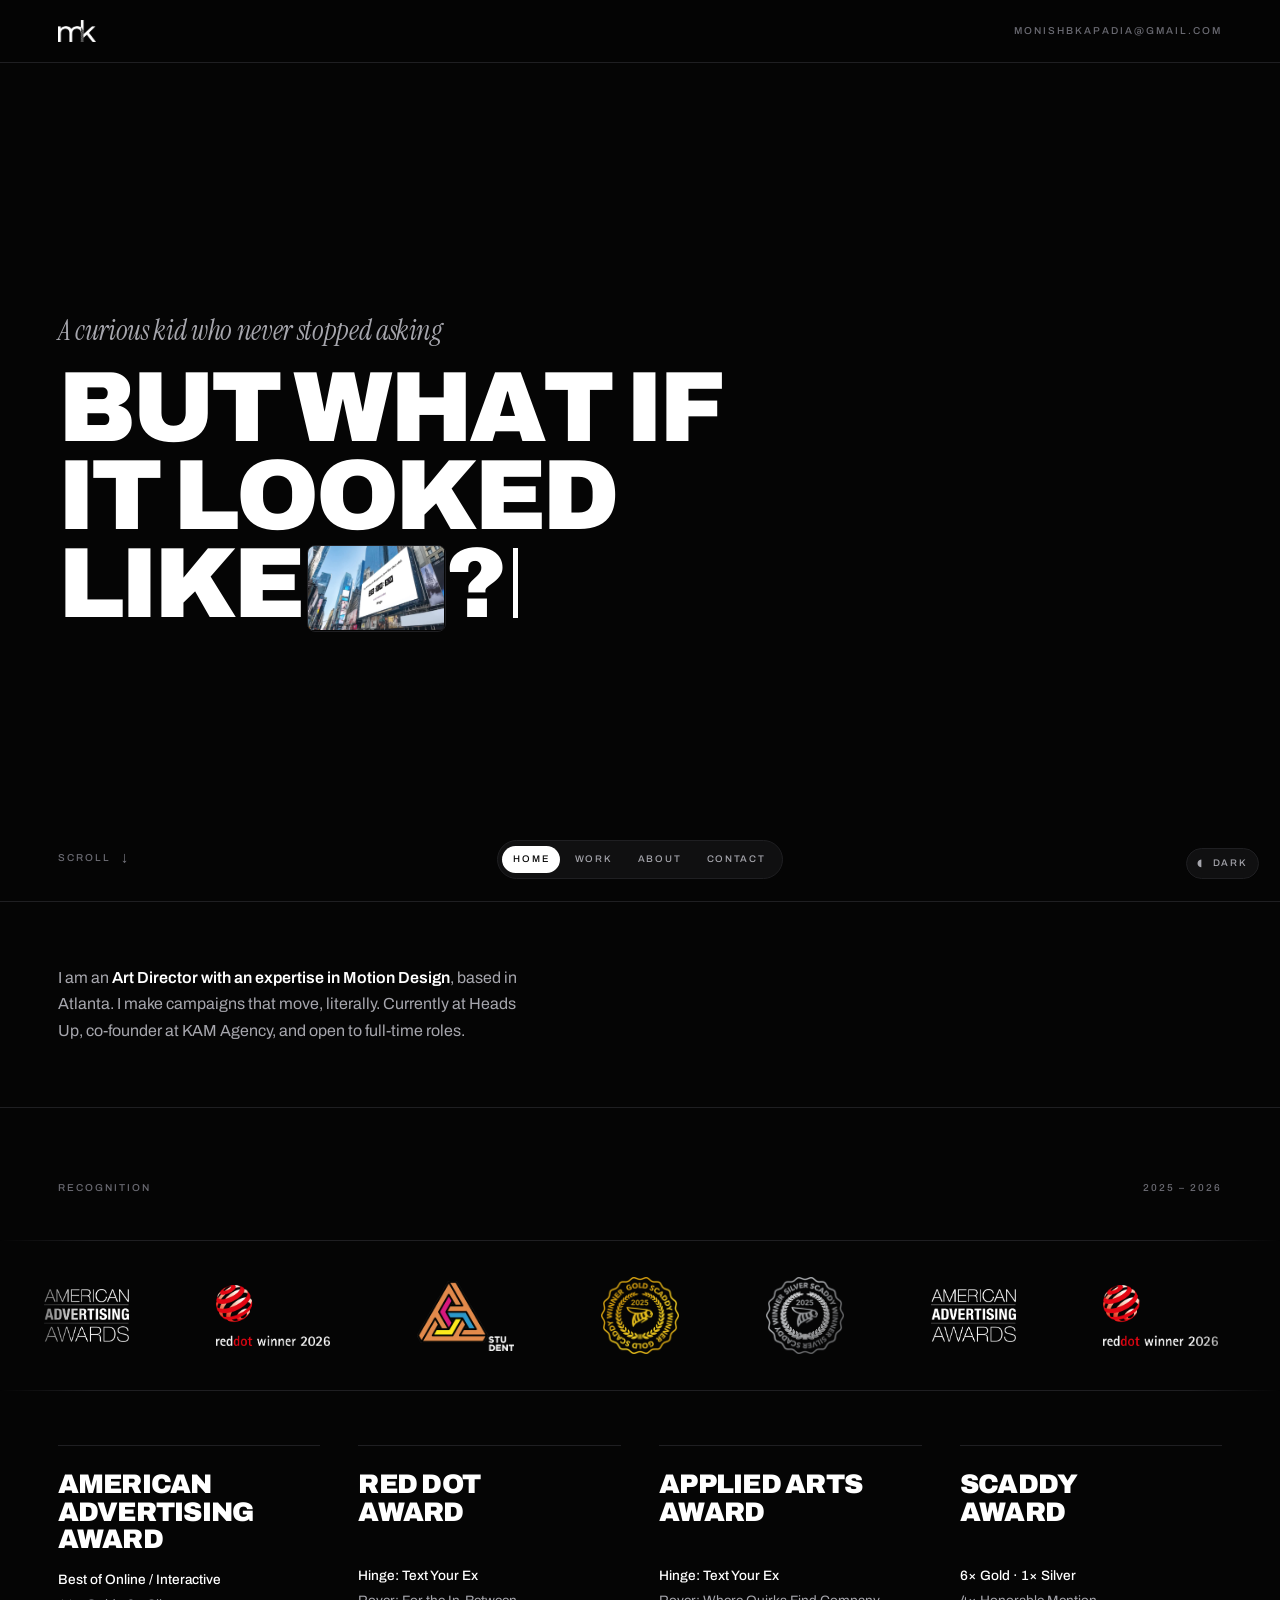
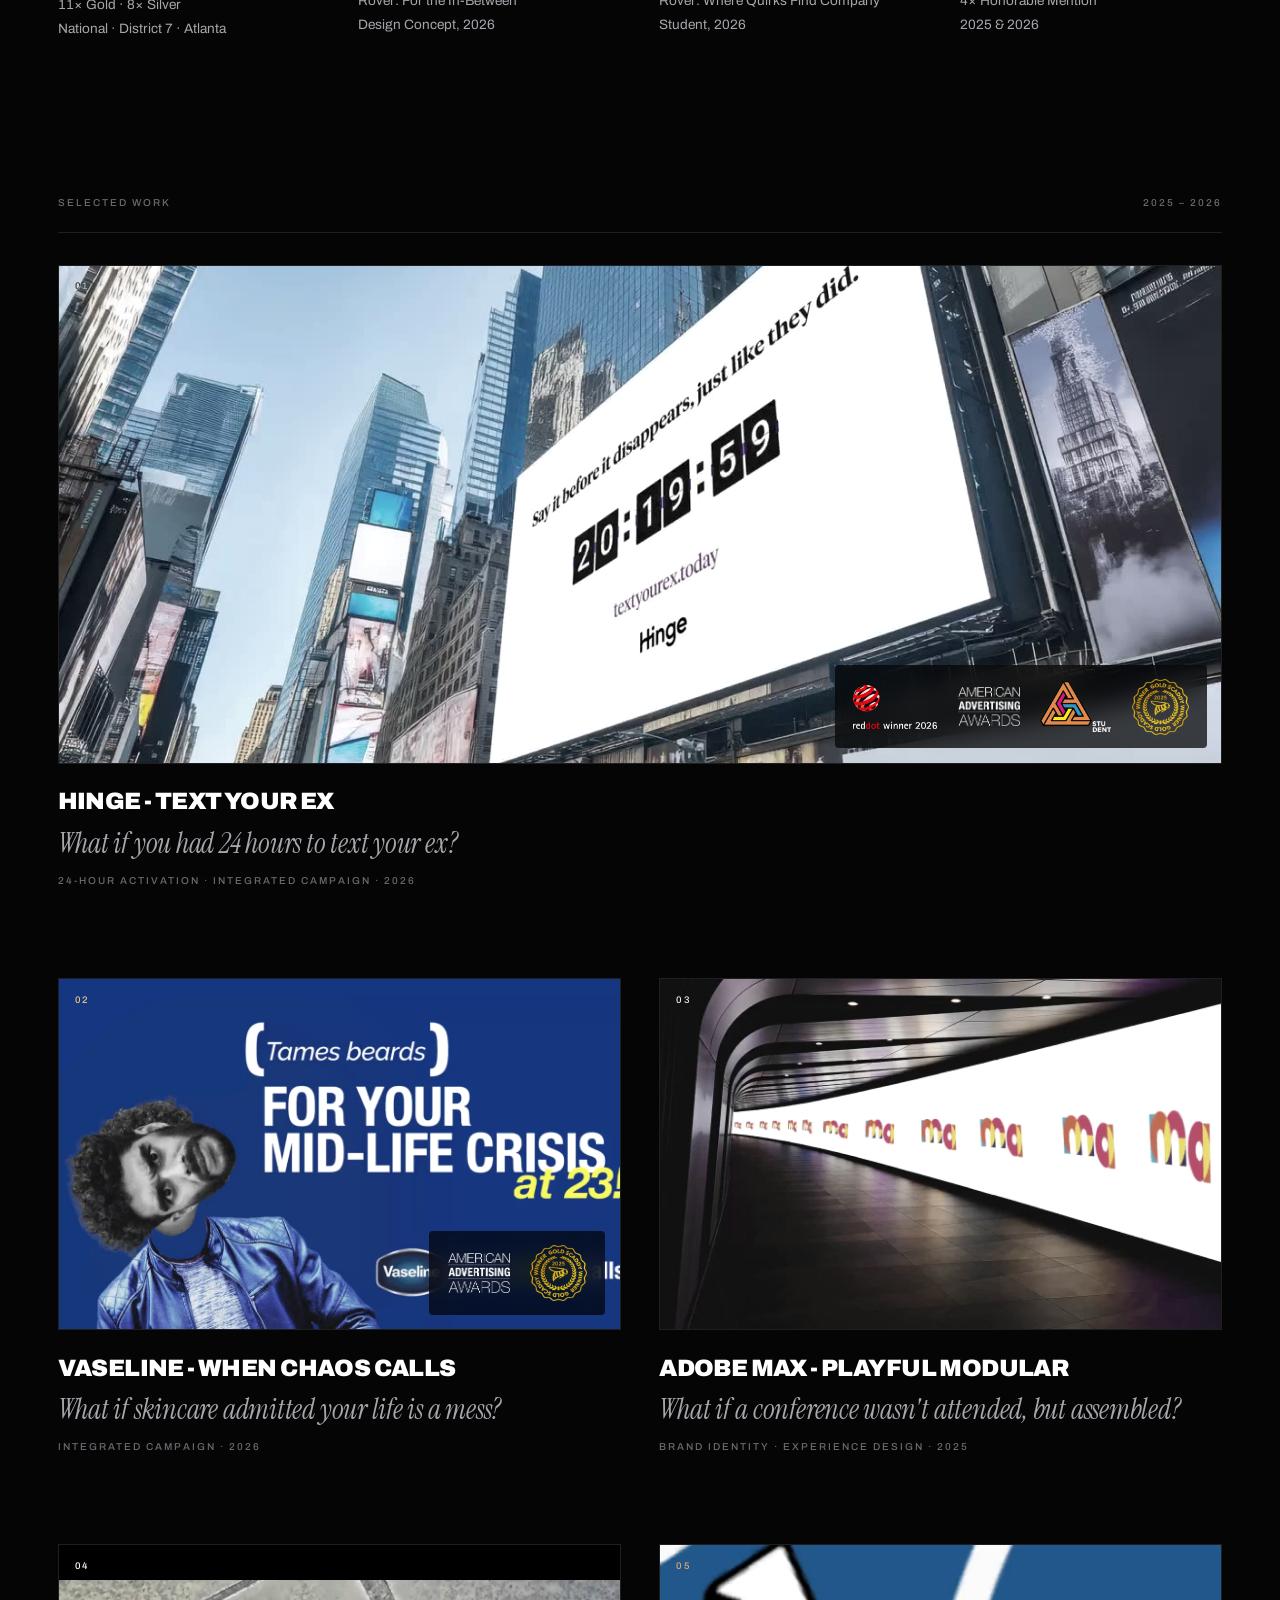
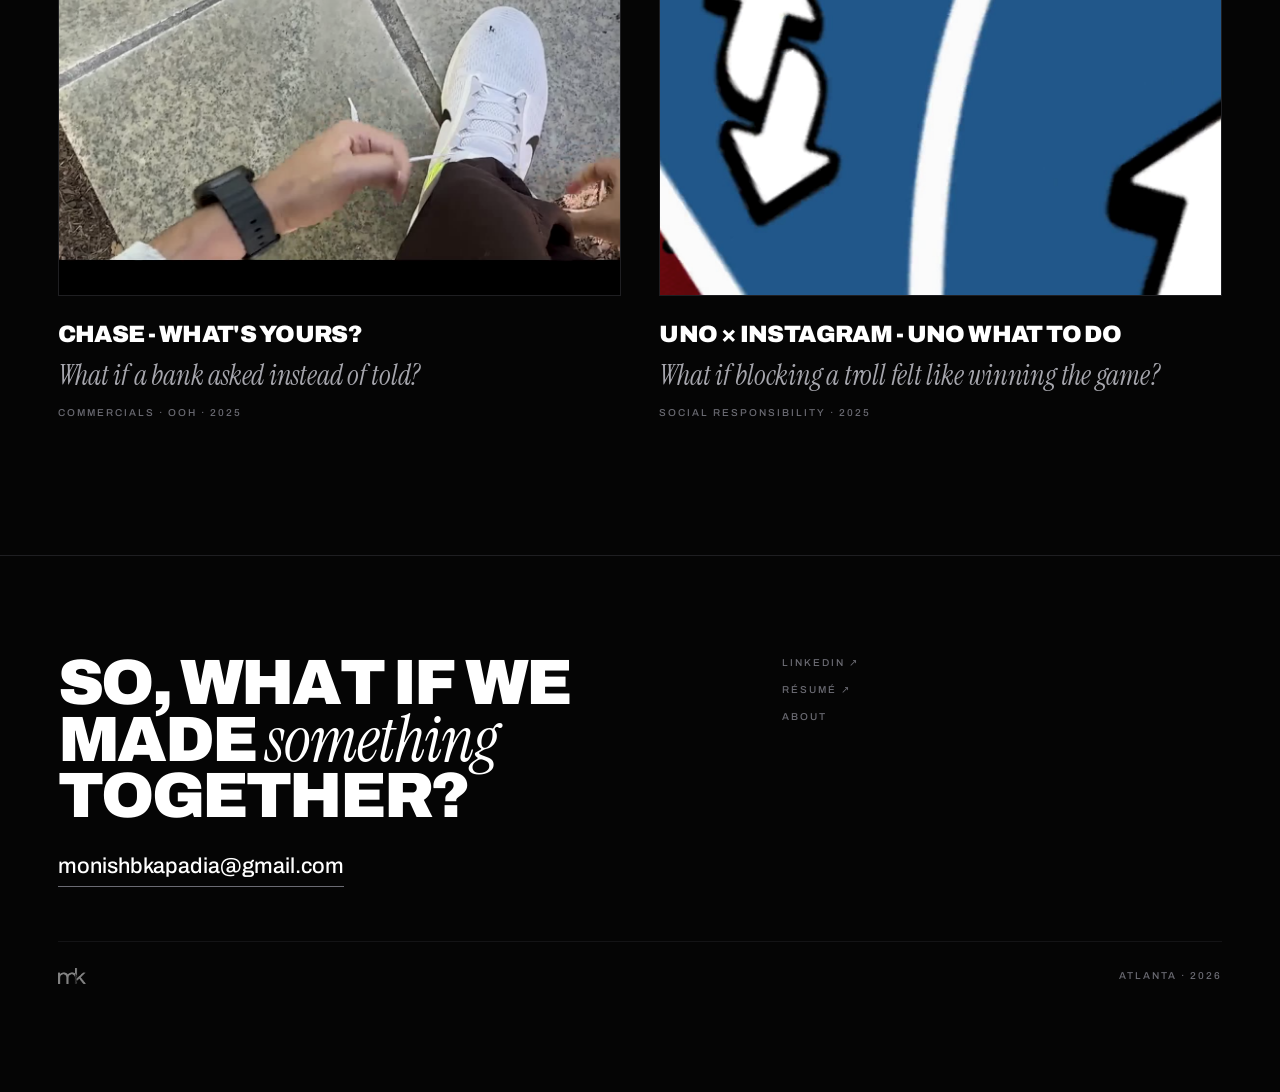
==== index.html @ cd88282c "Initial commit" ====
<!doctype html>
<html lang="en">
<head>
<meta charset="utf-8">
<meta name="viewport" content="width=device-width, initial-scale=1">
<title>Monish Kapadia — Art Director &amp; Motion Designer</title>
<meta name="description" content="Art Director with an expertise in Motion Design, based in Atlanta. Award-winning campaigns for Hinge, Vaseline, Adobe MAX, Chase and UNO × Instagram.">
<link rel="canonical" href="https://www.monishkapadia.in/">
<meta property="og:type" content="website">
<meta property="og:title" content="Monish Kapadia — Art Director &amp; Motion Designer">
<meta property="og:description" content="Art Director with an expertise in Motion Design, based in Atlanta. Award-winning campaigns for Hinge, Vaseline, Adobe MAX, Chase and UNO × Instagram.">
<meta property="og:url" content="https://www.monishkapadia.in/">
<meta property="og:image" content="https://www.monishkapadia.in/assets/media/loops/hinge.jpg">
<meta name="twitter:card" content="summary_large_image">
<meta name="theme-color" content="#050505">
<link rel="icon" href="assets/favicon.png" type="image/png">
<link rel="apple-touch-icon" href="assets/apple-touch-icon.png">
<link rel="preconnect" href="https://fonts.googleapis.com"><link rel="preconnect" href="https://fonts.gstatic.com" crossorigin><link rel="stylesheet" href="https://fonts.googleapis.com/css2?family=Archivo:wght@400;500;600;900&family=Instrument+Serif:ital@0;1&display=swap">
<link rel="stylesheet" href="assets/css/main.css">
<script>(function(){document.documentElement.className+=" js";try{var t=localStorage.getItem("mk-theme");if(t)document.documentElement.setAttribute("data-theme",t)}catch(e){}})();</script>
</head>
<body>
<div class="veil" aria-hidden="true"></div>
<a class="skip" href="#main">Skip to content</a>
<header class="top"><div class="wrap top__in">
  <a class="logo" href="index.html" aria-label="Monish Kapadia, home"><img src="assets/logo-mk.png" alt="Monish Kapadia" width="720" height="410"></a>
  <a class="top__link" href="mailto:monishbkapadia@gmail.com">monishbkapadia@gmail.com</a>
</div></header>
<main id="main">
<section class="wrap hero">
  <p class="hero__pre s">A curious kid who never stopped asking</p>
  <h1 class="d hero__q" data-anim>But what if it looked like<button class="peek" type="button" data-peek="[{&quot;src&quot;:&quot;assets/media/loops/hinge.mp4&quot;,&quot;poster&quot;:&quot;assets/media/loops/hinge.jpg&quot;,&quot;href&quot;:&quot;work/hinge/index.html&quot;},{&quot;src&quot;:&quot;assets/media/loops/vaseline.mp4&quot;,&quot;poster&quot;:&quot;assets/media/loops/vaseline.jpg&quot;,&quot;href&quot;:&quot;work/vaseline/index.html&quot;},{&quot;src&quot;:&quot;assets/media/loops/adobe-max.mp4&quot;,&quot;poster&quot;:&quot;assets/media/loops/adobe-max.jpg&quot;,&quot;href&quot;:&quot;work/adobe-max/index.html&quot;},{&quot;src&quot;:&quot;assets/media/loops/chase.mp4&quot;,&quot;poster&quot;:&quot;assets/media/loops/chase.jpg&quot;,&quot;href&quot;:&quot;work/chase/index.html&quot;},{&quot;src&quot;:&quot;assets/media/loops/uno-instagram.mp4&quot;,&quot;poster&quot;:&quot;assets/media/loops/uno-instagram.jpg&quot;,&quot;href&quot;:&quot;work/uno-instagram/index.html&quot;}]" aria-label="See the work"><video muted loop playsinline preload="metadata"></video></button>?<span class="caret" aria-hidden="true"></span></h1>
  <p class="cue">Scroll <i aria-hidden="true">&darr;</i></p>
</section>

<section class="wrap intro rise">
  <p class="intro__p">I am an <strong>Art Director with an expertise in Motion Design</strong>, based in Atlanta. I make campaigns that move, literally. Currently at Heads Up, co-founder at KAM Agency, and open to full-time roles.</p>
</section>

<section class="recog rise">
  <div class="wrap recog__head">
    <span class="label">Recognition</span>
    <span class="label">2025 &ndash; 2026</span>
  </div>
  <div class="bstrip" aria-hidden="true"><div class="bstrip__track"><div class="bstrip__g"><span class="bstrip__b" data-k="addy"><img class="b-dark" src="assets/badges/badge-addy.png" alt="American Advertising Awards" loading="lazy"><img class="b-light" src="assets/badges/badge-addy--light.png" alt="" aria-hidden="true" loading="lazy"></span><span class="bstrip__b" data-k="red-dot"><img class="b-dark" src="assets/badges/badge-red-dot.png" alt="Red Dot Award winner 2026" loading="lazy"><img class="b-light" src="assets/badges/badge-red-dot--light.png" alt="" aria-hidden="true" loading="lazy"></span><span class="bstrip__b" data-k="applied-arts"><img src="assets/badges/badge-applied-arts.png" alt="Applied Arts Award" loading="lazy"></span><span class="bstrip__b" data-k="scaddy-gold"><img src="assets/badges/badge-scaddy-gold.png" alt="SCADDY Gold" loading="lazy"></span><span class="bstrip__b" data-k="scaddy-silver"><img src="assets/badges/badge-scaddy-silver.png" alt="SCADDY Silver" loading="lazy"></span><span class="bstrip__b" data-k="addy"><img class="b-dark" src="assets/badges/badge-addy.png" alt="American Advertising Awards" loading="lazy"><img class="b-light" src="assets/badges/badge-addy--light.png" alt="" aria-hidden="true" loading="lazy"></span><span class="bstrip__b" data-k="red-dot"><img class="b-dark" src="assets/badges/badge-red-dot.png" alt="Red Dot Award winner 2026" loading="lazy"><img class="b-light" src="assets/badges/badge-red-dot--light.png" alt="" aria-hidden="true" loading="lazy"></span><span class="bstrip__b" data-k="applied-arts"><img src="assets/badges/badge-applied-arts.png" alt="Applied Arts Award" loading="lazy"></span><span class="bstrip__b" data-k="scaddy-gold"><img src="assets/badges/badge-scaddy-gold.png" alt="SCADDY Gold" loading="lazy"></span><span class="bstrip__b" data-k="scaddy-silver"><img src="assets/badges/badge-scaddy-silver.png" alt="SCADDY Silver" loading="lazy"></span><span class="bstrip__b" data-k="addy"><img class="b-dark" src="assets/badges/badge-addy.png" alt="American Advertising Awards" loading="lazy"><img class="b-light" src="assets/badges/badge-addy--light.png" alt="" aria-hidden="true" loading="lazy"></span><span class="bstrip__b" data-k="red-dot"><img class="b-dark" src="assets/badges/badge-red-dot.png" alt="Red Dot Award winner 2026" loading="lazy"><img class="b-light" src="assets/badges/badge-red-dot--light.png" alt="" aria-hidden="true" loading="lazy"></span><span class="bstrip__b" data-k="applied-arts"><img src="assets/badges/badge-applied-arts.png" alt="Applied Arts Award" loading="lazy"></span><span class="bstrip__b" data-k="scaddy-gold"><img src="assets/badges/badge-scaddy-gold.png" alt="SCADDY Gold" loading="lazy"></span><span class="bstrip__b" data-k="scaddy-silver"><img src="assets/badges/badge-scaddy-silver.png" alt="SCADDY Silver" loading="lazy"></span><span class="bstrip__b" data-k="addy"><img class="b-dark" src="assets/badges/badge-addy.png" alt="American Advertising Awards" loading="lazy"><img class="b-light" src="assets/badges/badge-addy--light.png" alt="" aria-hidden="true" loading="lazy"></span><span class="bstrip__b" data-k="red-dot"><img class="b-dark" src="assets/badges/badge-red-dot.png" alt="Red Dot Award winner 2026" loading="lazy"><img class="b-light" src="assets/badges/badge-red-dot--light.png" alt="" aria-hidden="true" loading="lazy"></span><span class="bstrip__b" data-k="applied-arts"><img src="assets/badges/badge-applied-arts.png" alt="Applied Arts Award" loading="lazy"></span><span class="bstrip__b" data-k="scaddy-gold"><img src="assets/badges/badge-scaddy-gold.png" alt="SCADDY Gold" loading="lazy"></span><span class="bstrip__b" data-k="scaddy-silver"><img src="assets/badges/badge-scaddy-silver.png" alt="SCADDY Silver" loading="lazy"></span></div><div class="bstrip__g"><span class="bstrip__b" data-k="addy"><img class="b-dark" src="assets/badges/badge-addy.png" alt="American Advertising Awards" loading="lazy"><img class="b-light" src="assets/badges/badge-addy--light.png" alt="" aria-hidden="true" loading="lazy"></span><span class="bstrip__b" data-k="red-dot"><img class="b-dark" src="assets/badges/badge-red-dot.png" alt="Red Dot Award winner 2026" loading="lazy"><img class="b-light" src="assets/badges/badge-red-dot--light.png" alt="" aria-hidden="true" loading="lazy"></span><span class="bstrip__b" data-k="applied-arts"><img src="assets/badges/badge-applied-arts.png" alt="Applied Arts Award" loading="lazy"></span><span class="bstrip__b" data-k="scaddy-gold"><img src="assets/badges/badge-scaddy-gold.png" alt="SCADDY Gold" loading="lazy"></span><span class="bstrip__b" data-k="scaddy-silver"><img src="assets/badges/badge-scaddy-silver.png" alt="SCADDY Silver" loading="lazy"></span><span class="bstrip__b" data-k="addy"><img class="b-dark" src="assets/badges/badge-addy.png" alt="American Advertising Awards" loading="lazy"><img class="b-light" src="assets/badges/badge-addy--light.png" alt="" aria-hidden="true" loading="lazy"></span><span class="bstrip__b" data-k="red-dot"><img class="b-dark" src="assets/badges/badge-red-dot.png" alt="Red Dot Award winner 2026" loading="lazy"><img class="b-light" src="assets/badges/badge-red-dot--light.png" alt="" aria-hidden="true" loading="lazy"></span><span class="bstrip__b" data-k="applied-arts"><img src="assets/badges/badge-applied-arts.png" alt="Applied Arts Award" loading="lazy"></span><span class="bstrip__b" data-k="scaddy-gold"><img src="assets/badges/badge-scaddy-gold.png" alt="SCADDY Gold" loading="lazy"></span><span class="bstrip__b" data-k="scaddy-silver"><img src="assets/badges/badge-scaddy-silver.png" alt="SCADDY Silver" loading="lazy"></span><span class="bstrip__b" data-k="addy"><img class="b-dark" src="assets/badges/badge-addy.png" alt="American Advertising Awards" loading="lazy"><img class="b-light" src="assets/badges/badge-addy--light.png" alt="" aria-hidden="true" loading="lazy"></span><span class="bstrip__b" data-k="red-dot"><img class="b-dark" src="assets/badges/badge-red-dot.png" alt="Red Dot Award winner 2026" loading="lazy"><img class="b-light" src="assets/badges/badge-red-dot--light.png" alt="" aria-hidden="true" loading="lazy"></span><span class="bstrip__b" data-k="applied-arts"><img src="assets/badges/badge-applied-arts.png" alt="Applied Arts Award" loading="lazy"></span><span class="bstrip__b" data-k="scaddy-gold"><img src="assets/badges/badge-scaddy-gold.png" alt="SCADDY Gold" loading="lazy"></span><span class="bstrip__b" data-k="scaddy-silver"><img src="assets/badges/badge-scaddy-silver.png" alt="SCADDY Silver" loading="lazy"></span><span class="bstrip__b" data-k="addy"><img class="b-dark" src="assets/badges/badge-addy.png" alt="American Advertising Awards" loading="lazy"><img class="b-light" src="assets/badges/badge-addy--light.png" alt="" aria-hidden="true" loading="lazy"></span><span class="bstrip__b" data-k="red-dot"><img class="b-dark" src="assets/badges/badge-red-dot.png" alt="Red Dot Award winner 2026" loading="lazy"><img class="b-light" src="assets/badges/badge-red-dot--light.png" alt="" aria-hidden="true" loading="lazy"></span><span class="bstrip__b" data-k="applied-arts"><img src="assets/badges/badge-applied-arts.png" alt="Applied Arts Award" loading="lazy"></span><span class="bstrip__b" data-k="scaddy-gold"><img src="assets/badges/badge-scaddy-gold.png" alt="SCADDY Gold" loading="lazy"></span><span class="bstrip__b" data-k="scaddy-silver"><img src="assets/badges/badge-scaddy-silver.png" alt="SCADDY Silver" loading="lazy"></span></div></div></div>
  <div class="wrap"><ul class="badges badges--band"><li data-k="addy">
      <h3 class="badges__t">American Advertising Award</h3>
      <ul class="badges__d"><li>Best of Online / Interactive</li><li>11× Gold · 8× Silver</li><li>National · District 7 · Atlanta</li></ul>
    </li><li data-k="red-dot">
      <h3 class="badges__t">Red Dot Award</h3>
      <ul class="badges__d"><li>Hinge: Text Your Ex</li><li>Rover: For the In-Between</li><li>Design Concept, 2026</li></ul>
    </li><li data-k="applied-arts">
      <h3 class="badges__t">Applied Arts Award</h3>
      <ul class="badges__d"><li>Hinge: Text Your Ex</li><li>Rover: Where Quirks Find Company</li><li>Student, 2026</li></ul>
    </li><li data-k="scaddy-gold">
      <h3 class="badges__t">SCADDY Award</h3>
      <ul class="badges__d"><li>6× Gold · 1× Silver</li><li>4× Honorable Mention</li><li>2025 &amp; 2026</li></ul>
    </li></ul></div>
</section>

<div class="wrap" id="work">
  <div class="section-head"><span class="label">Selected work</span><span class="label">2025 &ndash; 2026</span></div>
  <hr class="rule">
  <div class="grid" style="padding-top:clamp(1.4rem,3.5vh,2.2rem)">
<a class="card card--wide rise" href="work/hinge/index.html">
  <div class="card__stage">
    <span class="card__idx">01</span>
    <video data-loop src="assets/media/loops/hinge.mp4" poster="assets/media/loops/hinge.jpg" muted loop playsinline preload="none"></video>
    <ul class="badges badges--tile"><li data-k="red-dot"><img class="b-dark" src="assets/badges/badge-red-dot.png" alt="Red Dot Award winner 2026" loading="lazy"><img class="b-light" src="assets/badges/badge-red-dot--light.png" alt="" aria-hidden="true" loading="lazy"></li><li data-k="addy"><img class="b-dark" src="assets/badges/badge-addy.png" alt="American Advertising Awards" loading="lazy"><img class="b-light" src="assets/badges/badge-addy--light.png" alt="" aria-hidden="true" loading="lazy"></li><li data-k="applied-arts"><img src="assets/badges/badge-applied-arts.png" alt="Applied Arts Award" loading="lazy"></li><li data-k="scaddy-gold"><img src="assets/badges/badge-scaddy-gold.png" alt="SCADDY Gold" loading="lazy"></li></ul>
  </div>
  <div class="card__body">
    <h3 class="card__name">Hinge - Text Your Ex</h3>
    <p class="card__q">What if you had 24 hours to text your ex?</p>
    <p class="label">24-hour activation · Integrated campaign &middot; 2026</p>
  </div>
</a>
<a class="card rise" href="work/vaseline/index.html">
  <div class="card__stage">
    <span class="card__idx">02</span>
    <video data-loop src="assets/media/loops/vaseline.mp4" poster="assets/media/loops/vaseline.jpg" muted loop playsinline preload="none"></video>
    <ul class="badges badges--tile"><li data-k="addy"><img class="b-dark" src="assets/badges/badge-addy.png" alt="American Advertising Awards" loading="lazy"><img class="b-light" src="assets/badges/badge-addy--light.png" alt="" aria-hidden="true" loading="lazy"></li><li data-k="scaddy-gold"><img src="assets/badges/badge-scaddy-gold.png" alt="SCADDY Gold" loading="lazy"></li></ul>
  </div>
  <div class="card__body">
    <h3 class="card__name">Vaseline - When Chaos Calls</h3>
    <p class="card__q">What if skincare admitted your life is a mess?</p>
    <p class="label">Integrated campaign &middot; 2026</p>
  </div>
</a>
<a class="card rise" href="work/adobe-max/index.html">
  <div class="card__stage">
    <span class="card__idx">03</span>
    <video data-loop src="assets/media/loops/adobe-max.mp4" poster="assets/media/loops/adobe-max.jpg" muted loop playsinline preload="none"></video>
    
  </div>
  <div class="card__body">
    <h3 class="card__name">Adobe MAX - Playful Modular</h3>
    <p class="card__q">What if a conference wasn't attended, but assembled?</p>
    <p class="label">Brand identity · Experience design &middot; 2025</p>
  </div>
</a>
<a class="card rise" href="work/chase/index.html">
  <div class="card__stage">
    <span class="card__idx">04</span>
    <video data-loop src="assets/media/loops/chase.mp4" poster="assets/media/loops/chase.jpg" muted loop playsinline preload="none"></video>
    
  </div>
  <div class="card__body">
    <h3 class="card__name">Chase - What's Yours?</h3>
    <p class="card__q">What if a bank asked instead of told?</p>
    <p class="label">Commercials · OOH &middot; 2025</p>
  </div>
</a>
<a class="card rise" href="work/uno-instagram/index.html">
  <div class="card__stage">
    <span class="card__idx">05</span>
    <video data-loop src="assets/media/loops/uno-instagram.mp4" poster="assets/media/loops/uno-instagram.jpg" muted loop playsinline preload="none"></video>
    
  </div>
  <div class="card__body">
    <h3 class="card__name">UNO × Instagram - UNO What To Do</h3>
    <p class="card__q">What if blocking a troll felt like winning the game?</p>
    <p class="label">Social responsibility &middot; 2025</p>
  </div>
</a>
  </div>
</div>
</main>
<footer class="foot"><div class="wrap">
<div class="foot__in">
  <div>
    <p class="d foot__q" data-anim>So, what if we made <span class="s">something</span> together?</p>
    <a class="mail" href="mailto:monishbkapadia@gmail.com" style="margin-top:1.6rem">monishbkapadia@gmail.com</a>
  </div>
  <div class="foot__links">
    <a href="https://www.linkedin.com/in/monishkapadia/" target="_blank" rel="noopener">LinkedIn &#8599;</a>
    <a href="assets/monishkapadia-resume.pdf" target="_blank" rel="noopener">Résumé &#8599;</a>
    <a href="about/index.html">About</a>
  </div>
</div>
<div class="foot__base">
  <img src="assets/logo-mk.png" alt="" width="720" height="410">
  <span class="label">Atlanta &middot; 2026</span>
</div>
</div></footer>
<nav class="pills" aria-label="Sections">
  <a href="index.html" aria-current="page">Home</a>
  <a href="index.html#work">Work</a>
  <a href="about/index.html">About</a>
  <a href="mailto:monishbkapadia@gmail.com">Contact</a>
</nav>
<button class="themetoggle" type="button" data-theme-toggle aria-label="Switch colour theme">
  <i aria-hidden="true">&#9686;</i><span data-theme-label>Dark</span>
</button>
<script src="assets/js/main.js" defer></script>
</body>
</html>
---- assets/css/main.css ----
/* ============================================================
   Monish Kapadia — "The Curious Kid"
   Dark. Quiet. Slow. The site asks, the work answers.
   ============================================================ */

:root {
  --bg:        #050505;
  --bg-2:      #0A0A0B;
  --bg-3:      #131315;
  --line:      #1F1F22;
  --line-soft: #141416;
  --fg:        #FFFFFF;
  --fg-2:      #A6A6AD;
  --fg-mute:   #6B6B73;
  --stage:     #0A0A0B;
  --logo-inv:  0;

  --f-sans:  "Archivo", -apple-system, BlinkMacSystemFont, "Helvetica Neue", Arial, sans-serif;
  --f-serif: "Instrument Serif", "Iowan Old Style", Georgia, serif;

  --pad:  clamp(1.25rem, 4.5vw, 5rem);
  --maxw: 1600px;

  /* One ease, heavily decelerated. Everything moves slowly. */
  --ease: cubic-bezier(.22, 1, .36, 1);
}

:root[data-theme="light"] {
  --bg:        #F7F6F3;
  --bg-2:      #F0EFEB;
  --bg-3:      #E6E4DE;
  --line:      #DAD8D1;
  --line-soft: #E9E7E1;
  --fg:        #0A0A0A;
  --fg-2:      #46463F;
  --fg-mute:   #86867E;
  --stage:     #E6E4DE;
  --logo-inv:  1;
}

/* ---------- Reset ---------- */
*, *::before, *::after { box-sizing: border-box; }
html { -webkit-text-size-adjust: 100%; scroll-behavior: smooth; }
body {
  margin: 0;
  background: var(--bg);
  color: var(--fg);
  font-family: var(--f-sans);
  font-size: 16px;
  line-height: 1.55;
  -webkit-font-smoothing: antialiased;
  overflow-x: hidden;
  transition: background-color .45s var(--ease), color .45s var(--ease);
}
img, video { display: block; max-width: 100%; height: auto; }
a { color: inherit; text-decoration: none; }
h1, h2, h3, p, figure, ul, dl, dd { margin: 0; }
ul { padding: 0; list-style: none; }
button { font: inherit; color: inherit; background: none; border: 0; cursor: pointer; }

.wrap { width: 100%; max-width: var(--maxw); margin-inline: auto; padding-inline: var(--pad); }
.rule { border: 0; border-top: 1px solid var(--line); margin: 0; }

/* ---------- Load veil ---------- */
.veil {
  position: fixed; inset: 0; z-index: 2000; background: var(--bg);
  opacity: 1; visibility: visible; pointer-events: none;
  transition: opacity .9s var(--ease), visibility .9s var(--ease);
}
.loaded .veil { opacity: 0; visibility: hidden; }

/* ---------- Micro label ---------- */
.label {
  font-size: .625rem; font-weight: 500; letter-spacing: .2em;
  text-transform: uppercase; color: var(--fg-mute); line-height: 1.5;
}

/* ---------- Display type ---------- */
.d {
  font-weight: 900; text-transform: uppercase;
  line-height: .88; letter-spacing: -.038em; text-wrap: balance;
}
.s {
  font-family: var(--f-serif); font-style: italic; font-weight: 400;
  text-transform: none; letter-spacing: -.012em;
}

/* Per-character focus-in, tusc style */
.b-word { display: inline-block; white-space: nowrap; }
.b-char { display: inline-block; will-change: filter, opacity, transform; }
.js .anim .b-char {
  opacity: 0; filter: blur(16px); transform: translateY(.1em);
}
.js .anim.lit .b-char {
  opacity: 1; filter: blur(0); transform: none;
  transition: opacity .8s var(--ease), filter 1.05s var(--ease), transform .9s var(--ease);
  transition-delay: calc(var(--i) * 16ms);
}


/* ---------- Top bar: logo + one link ---------- */
.top {
  position: sticky; top: 0; z-index: 700;
  background: color-mix(in srgb, var(--bg) 88%, transparent);
  backdrop-filter: blur(14px) saturate(160%);
  border-bottom: 1px solid var(--line);
}
.top__in { display: flex; align-items: center; justify-content: space-between; gap: 1rem; height: 62px; }
.logo { display: block; }
.logo img {
  height: 22px; width: auto;
  filter: invert(var(--logo-inv));
  transition: opacity .5s var(--ease), filter .45s var(--ease);
}
.logo:hover img { opacity: .6; }
.top__link {
  font-size: .625rem; font-weight: 500; letter-spacing: .2em; text-transform: uppercase;
  color: var(--fg-mute); transition: color .5s var(--ease);
}
.top__link:hover { color: var(--fg); }
.back { font-size: .625rem; font-weight: 500; letter-spacing: .2em; text-transform: uppercase; color: var(--fg-mute); transition: color .5s var(--ease); }
.back:hover { color: var(--fg); }

/* ============================================================
   Hero — owns the screen, nothing else competes
   ============================================================ */
.hero {
  position: relative;
  min-height: calc(100svh - 62px);
  display: flex; flex-direction: column; justify-content: center;
  padding-block: clamp(4rem, 12vh, 9rem) clamp(6rem, 14vh, 9rem);
}
.hero__pre {
  font-size: min(1.75rem, 4.3vw); line-height: 1.2; white-space: nowrap;
  color: var(--fg-2); margin-bottom: clamp(.7rem, 1.8vh, 1.2rem);
}
.hero__q { font-size: clamp(2.4rem, 7.8vw, 7.4rem); max-width: 13ch; }

.peek {
  display: inline-block; position: relative; vertical-align: -.14em;
  width: clamp(3.5rem, 10.8vw, 9.6rem); aspect-ratio: 16 / 10;
  overflow: hidden; background: var(--stage); border-radius: 8px;
  border: 1px solid var(--line); padding: 0; margin: 0 0 0 .06em;
  transition: transform .9s var(--ease), border-color .6s var(--ease);
  cursor: pointer;
}
.peek:hover { transform: translateY(-4px) rotate(-1.6deg); border-color: var(--fg); }
.peek video { width: 100%; height: 100%; object-fit: cover; }
.caret {
  display: inline-block; width: .05em; height: .7em; background: currentColor;
  vertical-align: -.01em; margin-left: .1em; animation: blink 1.1s steps(1) infinite;
}
@keyframes blink { 50% { opacity: 0; } }

.cue {
  position: absolute; left: var(--pad); bottom: clamp(1.6rem, 4vh, 2.6rem);
  display: flex; align-items: center; gap: .7rem;
  font-size: .625rem; font-weight: 500; letter-spacing: .2em; text-transform: uppercase; color: var(--fg-mute);
}
.cue i { font-style: normal; animation: nudge 2.4s var(--ease) infinite; }
@keyframes nudge { 0%,100% { transform: translateY(0); opacity: .4; } 50% { transform: translateY(5px); opacity: 1; } }

/* ---------- Intro line ---------- */
.intro { border-top: 1px solid var(--line); padding-block: clamp(2.6rem, 7vh, 4.5rem); }
.intro__p { max-width: 52ch; font-size: clamp(1rem, 1.25vw, 1.15rem); line-height: 1.65; color: var(--fg-2); }
.intro__p strong { color: var(--fg); font-weight: 600; }

/* ---------- Recognition ---------- */
.recog { border-top: 1px solid var(--line); padding-block: clamp(3rem, 8vh, 5.5rem) clamp(1rem, 3vh, 2rem); }
.recog__head { display: flex; align-items: baseline; justify-content: space-between; gap: 1rem; padding-bottom: clamp(1.8rem, 5vh, 3.2rem); }

/* The marks, scrolling edge to edge */
.bstrip {
  position: relative; overflow: hidden;
  border-block: 1px solid var(--line);
  padding-block: clamp(1.6rem, 4vh, 2.8rem);
  margin-bottom: clamp(2.4rem, 6vh, 4rem);
  --bh: clamp(54px, 6vw, 92px);
  -webkit-mask-image: linear-gradient(to right, transparent, #000 7%, #000 93%, transparent);
          mask-image: linear-gradient(to right, transparent, #000 7%, #000 93%, transparent);
}
.bstrip__track { display: flex; width: max-content; animation: bslide 46s linear infinite; }
.bstrip:hover .bstrip__track { animation-play-state: paused; }
.bstrip__g { display: flex; align-items: center; flex-shrink: 0; }
.bstrip__b {
  display: flex; align-items: center; justify-content: center;
  height: var(--bh); padding-inline: clamp(1.6rem, 3.4vw, 3.4rem);
  --bs: 1;
}
.bstrip__b[data-k="addy"]         { --bs: .70; }
.bstrip__b[data-k="red-dot"]      { --bs: .79; }
.bstrip__b[data-k="applied-arts"] { --bs: .91; }
.bstrip__b img { width: auto; height: calc(var(--bh) * var(--bs)); display: block; }
.bstrip__b .b-light { display: none; }
:root[data-theme="light"] .bstrip__b .b-dark { display: none; }
:root[data-theme="light"] .bstrip__b .b-light { display: block; }
@keyframes bslide { to { transform: translateX(-50%); } }

/* ---------- Award badges ---------- */
/* Marks are sized by visual weight, not raw height, so a round seal
   and a wide lockup read as equals. Ratios taken from monishkapadia.in. */
.badges { --bh: 40px; display: flex; flex-wrap: wrap; align-items: center; gap: clamp(1.4rem, 3vw, 2.8rem); }
.badges > li, .badges > span { --bs: 1; }
.badges [data-k="addy"]         { --bs: .70; }
.badges [data-k="red-dot"]      { --bs: .79; }
.badges [data-k="applied-arts"] { --bs: .91; }
.badges [data-k="scaddy-gold"],
.badges [data-k="scaddy-silver"]{ --bs: 1; }
.badges > li > img, .badges > span img { width: auto; height: calc(var(--bh) * var(--bs)); display: block; }
.badges .b-light { display: none; }
:root[data-theme="light"] .badges .b-dark { display: none; }
:root[data-theme="light"] .badges .b-light { display: block; }

/* Home proof row: the mark, then the number at display scale */
.badges--band {
  --bh: clamp(46px, 4.4vw, 62px);
  display: grid; grid-template-columns: repeat(4, minmax(0, 1fr));
  gap: clamp(1.6rem, 3vw, 3rem); align-items: start;
}
@media (max-width: 900px) { .badges--band { grid-template-columns: repeat(2, minmax(0,1fr)); gap: 2.4rem 1.6rem; } }
@media (max-width: 460px) { .badges--band { grid-template-columns: 1fr; } }
.badges--band > li {
  display: grid; gap: .8rem; justify-items: start; align-content: start;
  border-top: 1px solid var(--line); padding-top: clamp(1.2rem, 2.8vh, 1.8rem);
  padding-bottom: clamp(1rem, 2.4vh, 1.6rem);
}
.badges__d { display: grid; gap: .34rem; justify-items: start; }
.badges__d li {
  font-size: .85rem; font-weight: 400; line-height: 1.4;
  color: var(--fg-2); font-variant-numeric: tabular-nums;
}
.badges__d li:first-child { color: var(--fg); font-weight: 500; }
.badges__t {
  font-size: clamp(1.15rem, 2.1vw, 1.95rem); font-weight: 900;
  letter-spacing: -.028em; line-height: 1.02; text-transform: uppercase;
  color: var(--fg); max-width: 12ch; min-height: 3.06em;
  padding-bottom: .25rem;
}

/* Case study Recognition column */
.badges--credit { --bh: 56px; gap: 1.5rem; padding-bottom: 1.6rem; }
.badges--credit img { opacity: .95; }

/* About: one mark per award group */
.badges--about { --bh: 34px; display: inline-flex; }

/* On a card, sitting quietly over the media */
.badges--tile {
  position: absolute; right: .9rem; bottom: .9rem; z-index: 2;
  --bh: 56px; gap: 1.3rem; padding: .85rem 1.15rem;
  background: rgba(5,5,5,.74); backdrop-filter: blur(12px) saturate(150%);
  border-radius: 4px;
}
.badges--tile .b-light { display: none !important; }
.badges--tile .b-dark { display: block !important; }
@media (max-width: 560px) { .badges--tile { --bh: 36px; gap: .85rem; padding: .6rem .8rem; } }

/* ============================================================
   Work index — generous, uncluttered
   ============================================================ */
.section-head { display: flex; align-items: baseline; justify-content: space-between; gap: 1rem; padding-block: clamp(4.5rem,12vh,8rem) 1.4rem; }
.grid {
  display: grid; grid-template-columns: repeat(12, 1fr);
  gap: clamp(4.5rem, 10vh, 8.5rem) clamp(1.4rem, 3vw, 2.8rem);
  padding-block: clamp(2.4rem,6vh,3.8rem) clamp(6rem,15vh,11rem);
}
.card { grid-column: span 6; display: block; }
.card--wide { grid-column: span 12; }
@media (max-width: 860px) { .card, .card--wide { grid-column: span 12; } }

.card__stage {
  position: relative; overflow: hidden; background: var(--stage);
  aspect-ratio: 16 / 10; border: 1px solid var(--line);
  transition: border-color .7s var(--ease);
}
.card--wide .card__stage { aspect-ratio: 21 / 9; }
.card:hover .card__stage { border-color: var(--fg-mute); }
.card__stage > video, .card__stage > img {
  width: 100%; height: 100%; object-fit: cover;
  filter: grayscale(.38) contrast(1.03);
  transition: transform 1.6s var(--ease), filter 1s var(--ease);
}
.card:hover .card__stage > video, .card:hover .card__stage > img { transform: scale(1.028); filter: none; }
.card__idx {
  position: absolute; top: .85rem; left: 1rem; z-index: 2;
  font-size: .6rem; font-weight: 500; letter-spacing: .18em; color: #fff; mix-blend-mode: difference;
}
.card__body { padding-top: 1.6rem; display: grid; gap: .85rem; }
.card__name { font-size: clamp(1.05rem, 1.85vw, 1.5rem); font-weight: 900; text-transform: uppercase; letter-spacing: -.025em; line-height: 1.05; text-wrap: balance; transition: opacity .5s var(--ease); }
.card:hover .card__name { opacity: .62; }
.card__q {
  font-family: var(--f-serif); font-style: italic; font-weight: 400;
  font-size: clamp(1.2rem, 2.2vw, 1.85rem); line-height: 1.12; letter-spacing: -.008em;
  color: var(--fg-2); text-wrap: balance; transition: color .6s var(--ease);
}
.card:hover .card__q { color: var(--fg); }

/* ============================================================
   Case study
   ============================================================ */
.case-head {
  min-height: 62svh; display: flex; flex-direction: column; justify-content: flex-end;
  padding-block: clamp(3rem, 9vh, 6rem) clamp(2rem, 5vh, 3.4rem);
}
.case-head__eyebrow { display: flex; flex-wrap: wrap; gap: .45rem 1.5rem; margin-bottom: clamp(1.4rem,3.5vh,2.2rem); }
.case-head__name { font-size: clamp(2.5rem, 8.4vw, 7.4rem); }
.case-head__q {
  font-family: var(--f-serif); font-style: italic; font-weight: 400;
  font-size: clamp(1.3rem, 3vw, 2.5rem); line-height: 1.14; letter-spacing: -.012em;
  color: var(--fg-2); max-width: 24ch; margin-top: clamp(.9rem, 2.2vh, 1.5rem);
}

.case-lede { padding-block: clamp(3rem,8vh,6rem) clamp(2rem,5vh,3.2rem); max-width: 60ch; }
.case-lede p { font-size: clamp(1rem, 1.3vw, 1.2rem); line-height: 1.68; color: var(--fg-2); }
.case-lede p + p { margin-top: 1.2em; }

.credits {
  display: grid; grid-template-columns: repeat(3, minmax(0,1fr));
  gap: clamp(1.6rem, 4vw, 4rem);
  border-top: 1px solid var(--line); padding-block: clamp(2rem,5vh,3.2rem) clamp(3rem,8vh,5rem);
}
@media (max-width: 780px) { .credits { grid-template-columns: 1fr; gap: 1.8rem; } }
.credits__row { display: grid; gap: .7rem; align-content: start; }
.credits__row dd { font-size: .95rem; line-height: 1.55; color: var(--fg); }
.credits__row dd em { font-style: normal; color: var(--fg-2); }
.awards { display: grid; gap: .5rem; }
.awards li { font-size: .875rem; color: var(--fg-2); display: grid; grid-template-columns: 5.6rem 1fr; gap: .7rem; }
.awards li b { font-size: .6rem; font-weight: 500; letter-spacing: .16em; color: var(--fg); text-transform: uppercase; padding-top: .35em; }

/* Media blocks */
.block { padding-block: clamp(3rem, 8vh, 6rem); }
.block__head { padding-bottom: 1.6rem; border-top: 1px solid var(--line-soft); padding-top: 1.5rem; }
.block__head h2 { font-size: .625rem; font-weight: 500; letter-spacing: .2em; text-transform: uppercase; color: var(--fg-mute); }
.stage { background: var(--stage); overflow: hidden; position: relative; border: 1px solid var(--line-soft); }
.stage video, .stage img { width: 100%; height: auto; display: block; }
figure { margin: 0; }
figure + figure, .media-grid + .media-grid, figure + .media-grid, .media-grid + figure { margin-top: clamp(.9rem, 2vw, 1.6rem); }
figcaption { font-size: .6rem; font-weight: 500; letter-spacing: .18em; text-transform: uppercase; color: var(--fg-mute); padding-top: .7rem; }

.media-grid { display: grid; gap: clamp(.9rem, 2vw, 1.6rem); }
.mg-2 { grid-template-columns: repeat(2, 1fr); }
.mg-3 { grid-template-columns: repeat(3, 1fr); }
@media (max-width: 780px) { .mg-2, .mg-3 { grid-template-columns: 1fr; } }

/* Click-to-play film */
.film { position: relative; }
.film__poster { width: 100%; display: block; }
.film__vid { position: absolute; inset: 0; width: 100%; height: 100%; object-fit: contain; background: #000; opacity: 0; transition: opacity .7s var(--ease); }
.film.is-playing .film__vid { opacity: 1; z-index: 2; }
.film__btn { position: absolute; inset: 0; z-index: 3; display: grid; place-items: center; background: linear-gradient(to top, rgba(0,0,0,.4), rgba(0,0,0,.03)); transition: opacity .7s var(--ease); }
.film__btn span {
  display: inline-flex; align-items: center; gap: .6rem;
  font-size: .625rem; font-weight: 500; letter-spacing: .2em; text-transform: uppercase;
  color: #050505; background: #fff; padding: .9em 1.6em; border-radius: 999px;
  transition: transform .6s var(--ease);
}
.film__btn:hover span { transform: scale(1.06); }
.film.is-playing .film__btn { opacity: 0; pointer-events: none; }

/* Next */
.next { display: block; padding-block: clamp(3.5rem,10vh,6.5rem); border-top: 1px solid var(--line); }
.next__name { font-size: clamp(2rem, 5.8vw, 4.8rem); margin-top: .8rem; transition: opacity .6s var(--ease); }
.next:hover .next__name { opacity: .55; }
.next__q { font-family: var(--f-serif); font-style: italic; font-size: clamp(1.05rem, 1.9vw, 1.55rem); color: var(--fg-2); margin-top: .7rem; }

/* ============================================================
   About
   ============================================================ */
.about-body { display: grid; grid-template-columns: minmax(0,1.5fr) minmax(0,1fr); gap: clamp(2.4rem,7vw,7rem); padding-block: clamp(2.5rem,7vh,4.5rem) clamp(4rem,10vh,7rem); }
@media (max-width: 900px) { .about-body { grid-template-columns: 1fr; gap: 3rem; } }
.prose p { font-size: clamp(1rem,1.3vw,1.18rem); line-height: 1.7; color: var(--fg-2); max-width: 56ch; }
.prose p + p { margin-top: 1.2em; }
.prose p strong { color: var(--fg); font-weight: 600; }
.prose .pull {
  font-family: var(--f-serif); font-style: italic; font-weight: 400;
  font-size: clamp(1.5rem,3vw,2.4rem); line-height: 1.2; color: var(--fg);
  margin-block: 1.7em; max-width: 21ch; letter-spacing: -.012em;
}
.award-year { padding-top: 1.6rem; border-top: 1px solid var(--line-soft); margin-top: 1.6rem; }
.award-year:first-of-type { padding-top: 0; border-top: 0; margin-top: 0; }
.award-year__head { display: flex; align-items: center; gap: .9rem; padding-bottom: .8rem; }
.award-year h3 { font-size: .6rem; font-weight: 500; letter-spacing: .18em; text-transform: uppercase; color: var(--fg); }
.award-year ul { display: grid; gap: .32rem; }
.award-year li { font-size: .875rem; color: var(--fg-2); }

.mail {
  display: inline-block; font-size: clamp(1.05rem,1.8vw,1.35rem); font-weight: 500;
  border-bottom: 1px solid var(--fg-mute); padding-bottom: .14em;
  transition: border-color .5s var(--ease), color .5s var(--ease);
}
.mail:hover { border-color: var(--fg); }

/* ============================================================
   Footer
   ============================================================ */
.foot { border-top: 1px solid var(--line); }
.foot__in { display: grid; grid-template-columns: minmax(0,1.5fr) minmax(0,1fr); gap: clamp(2rem,5vw,4rem); padding-block: clamp(4rem,11vh,7rem) clamp(2.5rem,6vh,4rem); }
@media (max-width: 780px) { .foot__in { grid-template-columns: 1fr; gap: 2.4rem; } }
.foot__q { font-size: clamp(1.9rem, 5vw, 4rem); max-width: 13ch; }
.foot__links { display: grid; gap: .7rem; align-content: start; }
.foot__links a { font-size: .625rem; font-weight: 500; letter-spacing: .2em; text-transform: uppercase; color: var(--fg-mute); transition: color .5s var(--ease); }
.foot__links a:hover { color: var(--fg); }
.foot__base { display: flex; align-items: center; justify-content: space-between; gap: 1rem; flex-wrap: wrap; border-top: 1px solid var(--line-soft); padding-block: 1.6rem clamp(6rem, 12vh, 7rem); }
.foot__base img { height: 16px; width: auto; filter: invert(var(--logo-inv)); opacity: .5; }

/* ============================================================
   Floating chrome
   ============================================================ */
.pills {
  position: fixed; left: 50%; bottom: 1.3rem; z-index: 800;
  display: flex; gap: .2rem; padding: .3rem;
  background: color-mix(in srgb, var(--bg-3) 85%, transparent);
  backdrop-filter: blur(16px) saturate(170%);
  border: 1px solid var(--line); border-radius: 999px;
  transform: translate(-50%, 130%);
  transition: transform 1s var(--ease) .35s;
}
.loaded .pills { transform: translate(-50%, 0); }
.pills a {
  font-size: .6rem; font-weight: 500; letter-spacing: .18em; text-transform: uppercase;
  padding: .66em 1.15em; border-radius: 999px; color: var(--fg-2); white-space: nowrap;
  transition: background-color .5s var(--ease), color .5s var(--ease);
}
.pills a:hover { color: var(--fg); }
.pills a[aria-current="page"] { background: var(--fg); color: var(--bg); }

.themetoggle {
  position: fixed; right: 1.3rem; bottom: 1.3rem; z-index: 800;
  display: inline-flex; align-items: center; gap: .55rem;
  font-size: .6rem; font-weight: 500; letter-spacing: .18em; text-transform: uppercase;
  color: var(--fg-2); padding: .74em 1.1em; border-radius: 999px;
  background: color-mix(in srgb, var(--bg-3) 85%, transparent);
  backdrop-filter: blur(16px) saturate(170%);
  border: 1px solid var(--line);
  transform: translateY(130%);
  transition: transform 1s var(--ease) .45s, color .5s var(--ease), border-color .5s var(--ease);
}
.loaded .themetoggle { transform: none; }
.themetoggle:hover { color: var(--fg); border-color: var(--fg-mute); }
.themetoggle i { font-style: normal; display: inline-block; transition: transform .55s var(--ease); }
:root[data-theme="light"] .themetoggle i { transform: rotate(180deg); }
@media (max-width: 760px) { .themetoggle { display: none; } }

/* ---------- Utility ---------- */
.skip { position: absolute; left: -9999px; }
.skip:focus { left: var(--pad); top: .5rem; z-index: 2100; background: var(--fg); color: var(--bg); padding: .6rem 1rem; }
:focus-visible { outline: 2px solid var(--fg); outline-offset: 3px; }

.js .rise { opacity: 0; transform: translateY(22px); }
.js .rise.in { opacity: 1; transform: none; transition: opacity .8s var(--ease), transform .9s var(--ease); }

@media (prefers-reduced-motion: reduce) {
  *, *::before, *::after { animation-duration: .001ms !important; animation-iteration-count: 1 !important; transition-duration: .001ms !important; scroll-behavior: auto !important; }
  .js .rise { opacity: 1; transform: none; }
  .js .anim .b-char { opacity: 1; filter: none; transform: none; }
  .bstrip__track { animation: none; }
  .veil { display: none; }
  .pills, .themetoggle { transform: translate(-50%, 0); }
  .themetoggle { transform: none; }
}
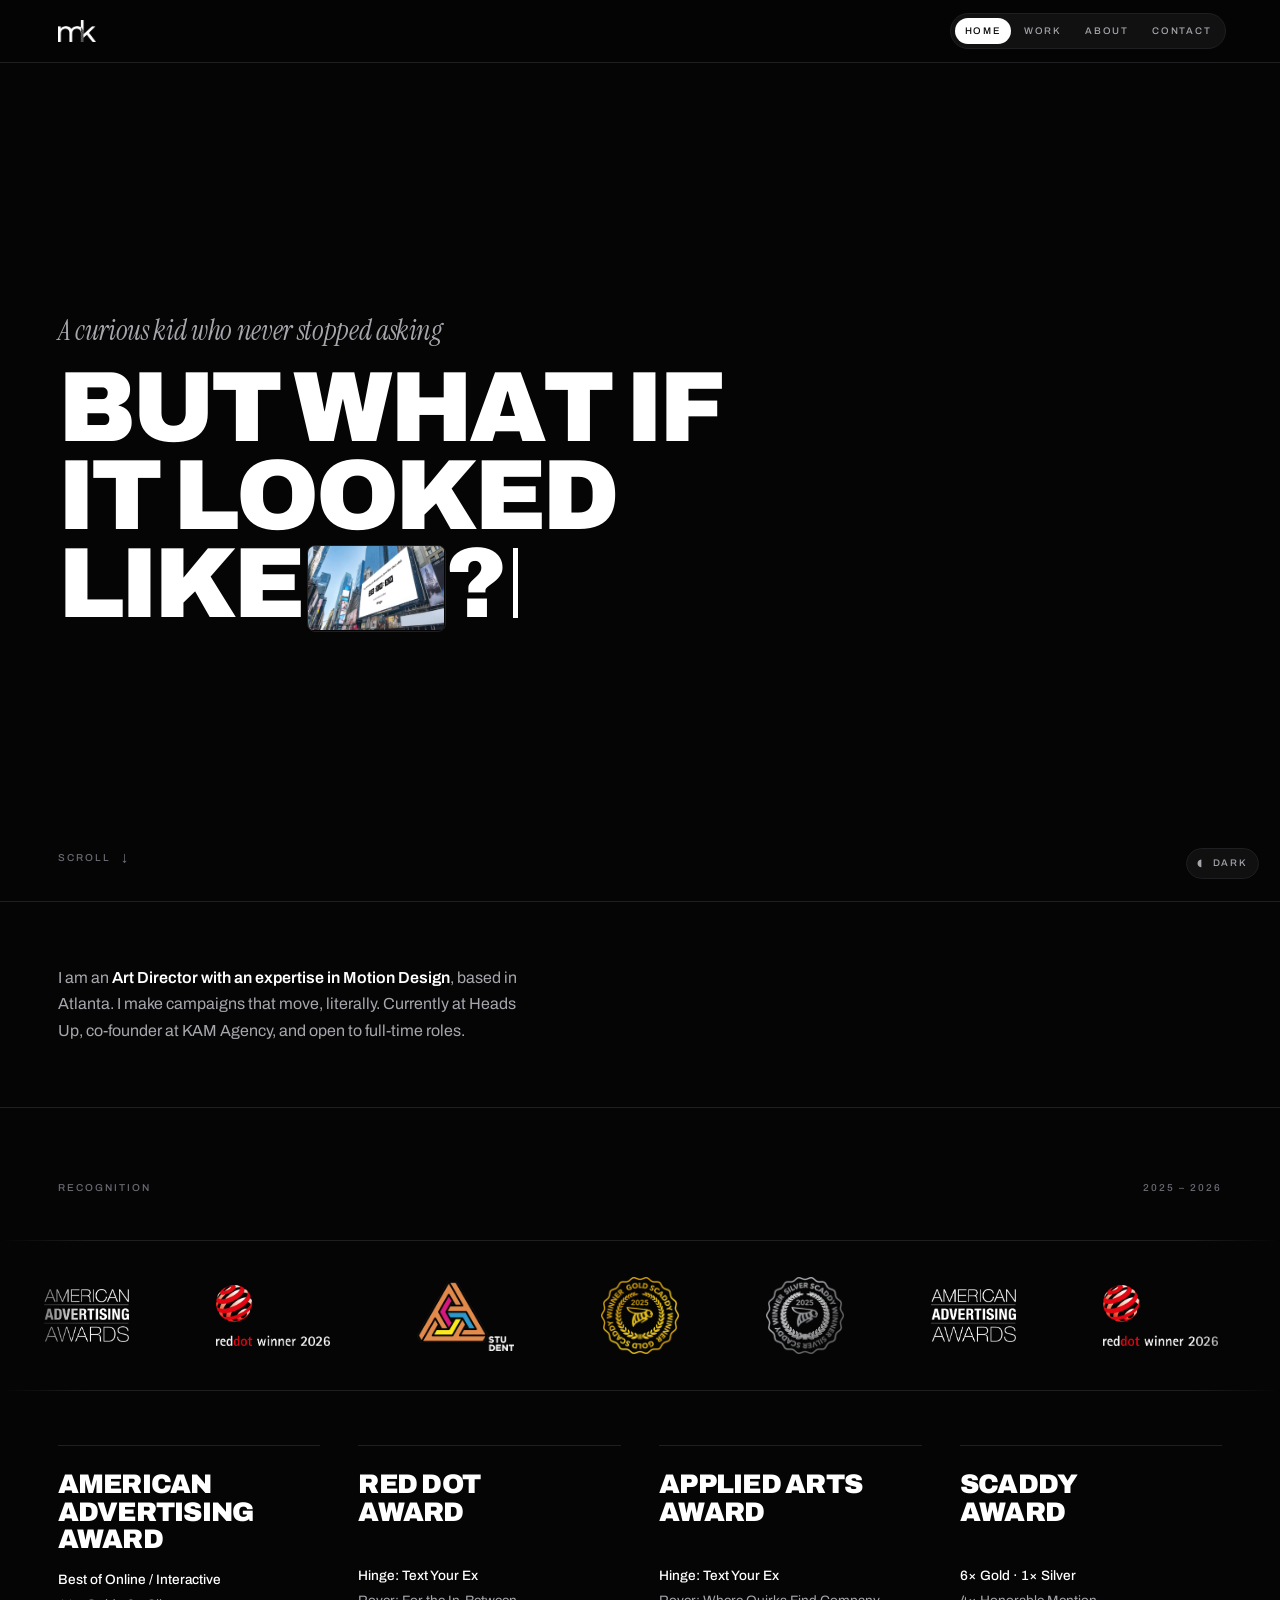
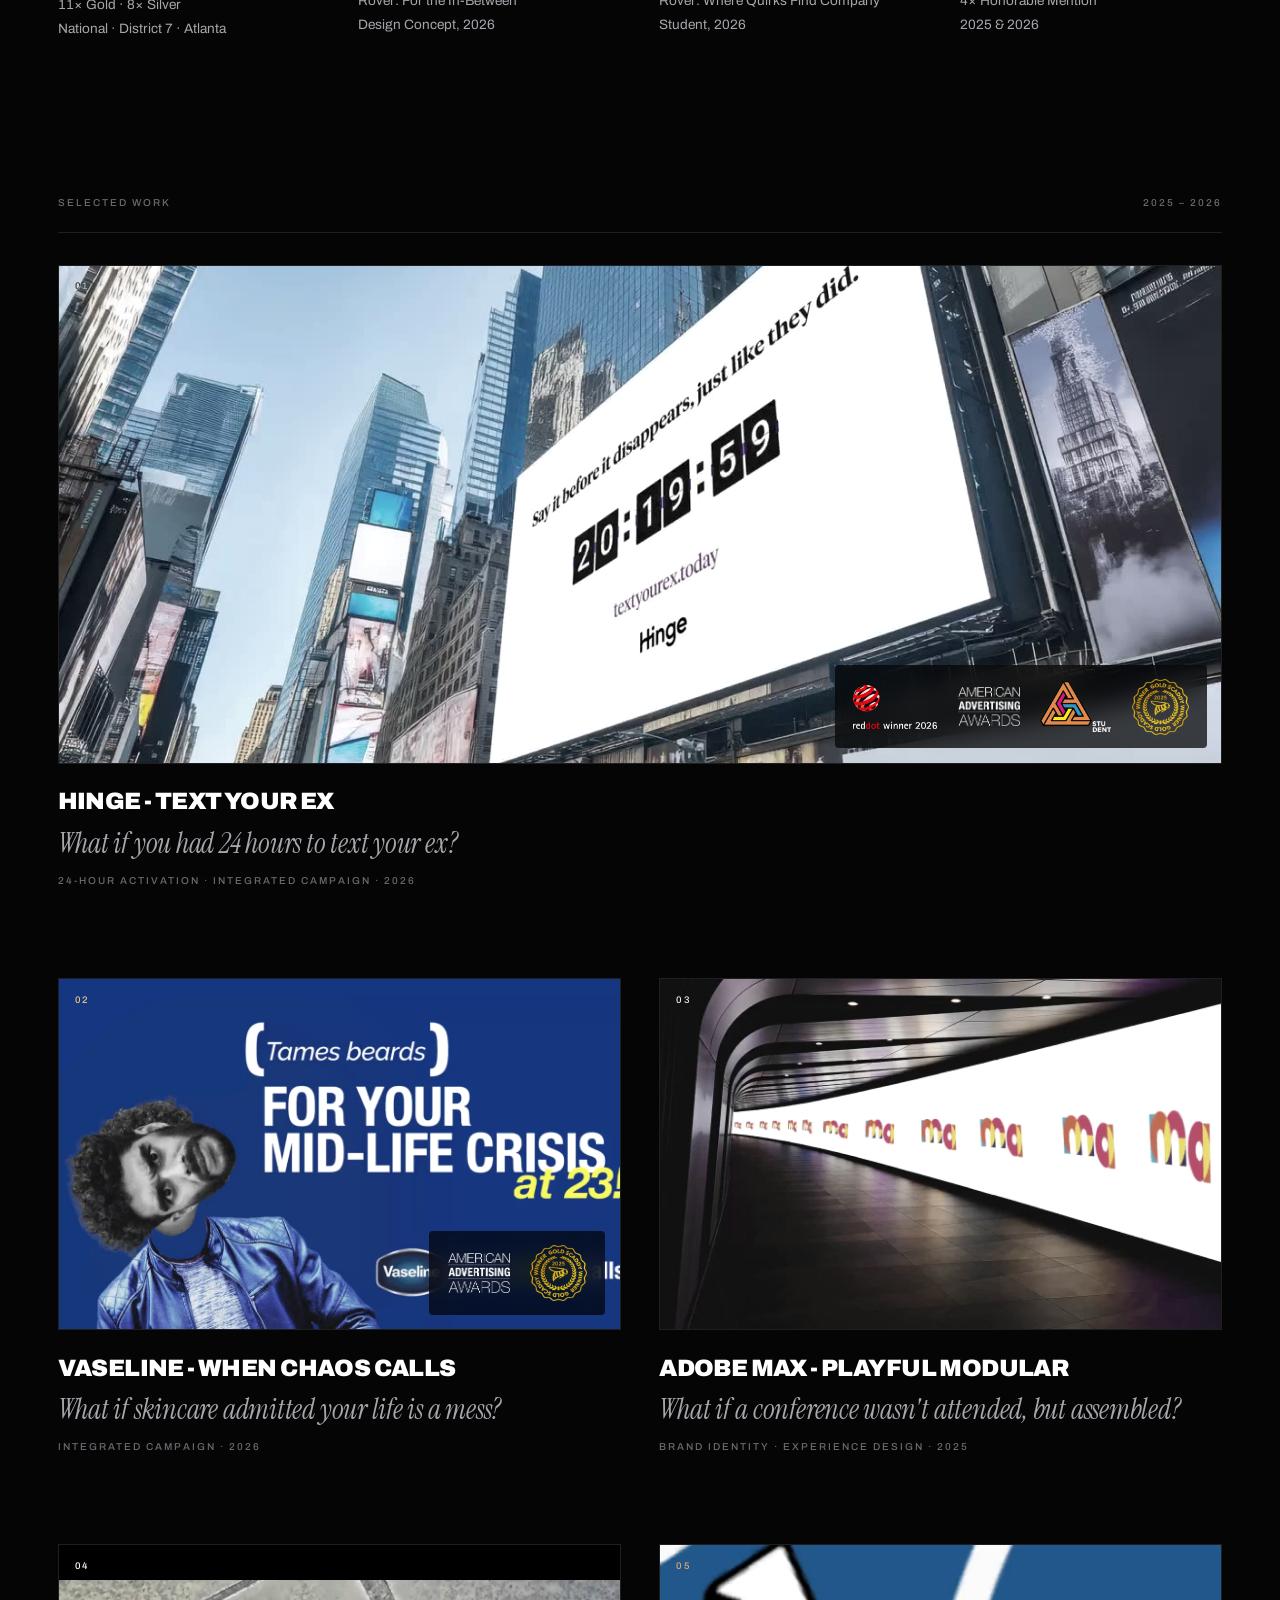
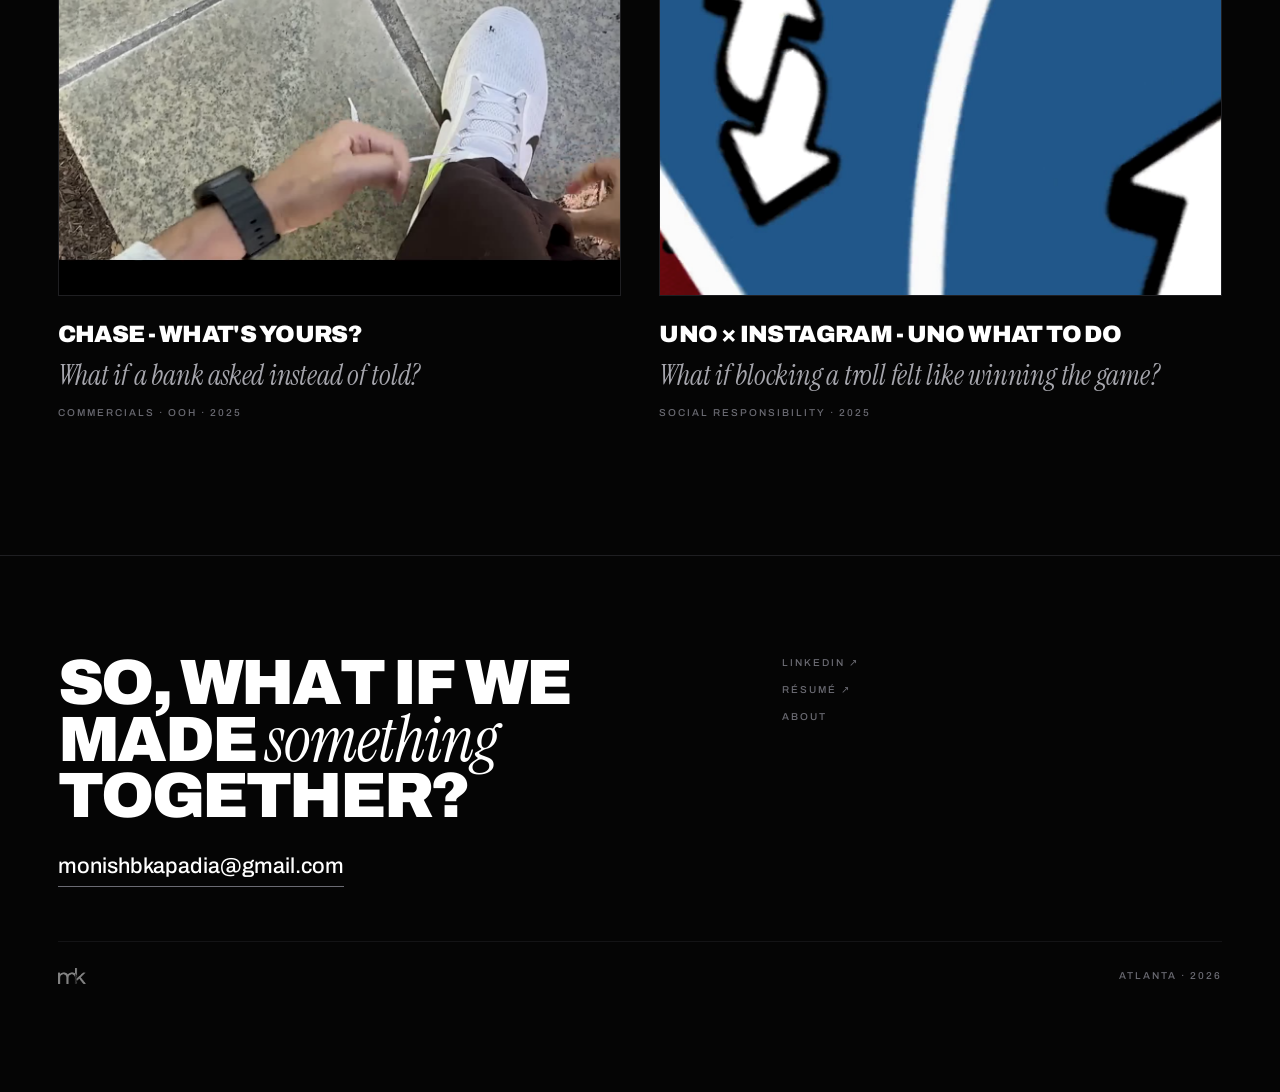
==== commit 5ce10e52: "Move pill nav from the floating bottom bar into the top bar, right side Replaces the email link on t" ====
--- a/index.html
+++ b/index.html
@@ -24,7 +24,12 @@
 <a class="skip" href="#main">Skip to content</a>
 <header class="top"><div class="wrap top__in">
   <a class="logo" href="index.html" aria-label="Monish Kapadia, home"><img src="assets/logo-mk.png" alt="Monish Kapadia" width="720" height="410"></a>
-  <a class="top__link" href="mailto:monishbkapadia@gmail.com">monishbkapadia@gmail.com</a>
+  <nav class="pills" aria-label="Sections">
+    <a href="index.html" aria-current="page">Home</a>
+    <a href="index.html#work">Work</a>
+    <a href="about/index.html">About</a>
+    <a href="mailto:monishbkapadia@gmail.com">Contact</a>
+  </nav>
 </div></header>
 <main id="main">
 <section class="wrap hero">
@@ -142,12 +147,6 @@
   <span class="label">Atlanta &middot; 2026</span>
 </div>
 </div></footer>
-<nav class="pills" aria-label="Sections">
-  <a href="index.html" aria-current="page">Home</a>
-  <a href="index.html#work">Work</a>
-  <a href="about/index.html">About</a>
-  <a href="mailto:monishbkapadia@gmail.com">Contact</a>
-</nav>
 <button class="themetoggle" type="button" data-theme-toggle aria-label="Switch colour theme">
   <i aria-hidden="true">&#9686;</i><span data-theme-label>Dark</span>
 </button>
--- a/assets/css/main.css
+++ b/assets/css/main.css
@@ -113,13 +113,7 @@
   transition: opacity .5s var(--ease), filter .45s var(--ease);
 }
 .logo:hover img { opacity: .6; }
-.top__link {
-  font-size: .625rem; font-weight: 500; letter-spacing: .2em; text-transform: uppercase;
-  color: var(--fg-mute); transition: color .5s var(--ease);
-}
-.top__link:hover { color: var(--fg); }
-.back { font-size: .625rem; font-weight: 500; letter-spacing: .2em; text-transform: uppercase; color: var(--fg-mute); transition: color .5s var(--ease); }
-.back:hover { color: var(--fg); }
+.top__in > .pills { margin-right: calc(-1 * .25rem); }
 
 /* ============================================================
    Hero — owns the screen, nothing else competes
@@ -404,25 +398,29 @@
 .foot__base img { height: 16px; width: auto; filter: invert(var(--logo-inv)); opacity: .5; }
 
 /* ============================================================
-   Floating chrome
+   Chrome — pill nav in the top bar, theme toggle floating
    ============================================================ */
 .pills {
-  position: fixed; left: 50%; bottom: 1.3rem; z-index: 800;
-  display: flex; gap: .2rem; padding: .3rem;
+  display: flex; gap: .2rem; padding: .25rem;
   background: color-mix(in srgb, var(--bg-3) 85%, transparent);
-  backdrop-filter: blur(16px) saturate(170%);
   border: 1px solid var(--line); border-radius: 999px;
-  transform: translate(-50%, 130%);
-  transition: transform 1s var(--ease) .35s;
-}
-.loaded .pills { transform: translate(-50%, 0); }
+  opacity: 0; transform: translateY(-7px);
+  transition: opacity 1s var(--ease) .35s, transform 1s var(--ease) .35s;
+}
+.loaded .pills { opacity: 1; transform: none; }
 .pills a {
   font-size: .6rem; font-weight: 500; letter-spacing: .18em; text-transform: uppercase;
-  padding: .66em 1.15em; border-radius: 999px; color: var(--fg-2); white-space: nowrap;
+  padding: .6em 1.05em; border-radius: 999px; color: var(--fg-2); white-space: nowrap;
   transition: background-color .5s var(--ease), color .5s var(--ease);
 }
 .pills a:hover { color: var(--fg); }
 .pills a[aria-current="page"] { background: var(--fg); color: var(--bg); }
+@media (max-width: 560px) {
+  .pills a { font-size: .55rem; padding: .58em .78em; letter-spacing: .14em; }
+}
+@media (max-width: 420px) {
+  .pills a:first-child { display: none; } /* logo already goes home */
+}
 
 .themetoggle {
   position: fixed; right: 1.3rem; bottom: 1.3rem; z-index: 800;
@@ -455,6 +453,5 @@
   .js .anim .b-char { opacity: 1; filter: none; transform: none; }
   .bstrip__track { animation: none; }
   .veil { display: none; }
-  .pills, .themetoggle { transform: translate(-50%, 0); }
-  .themetoggle { transform: none; }
-}
+  .pills, .themetoggle { opacity: 1; transform: none; }
+}
